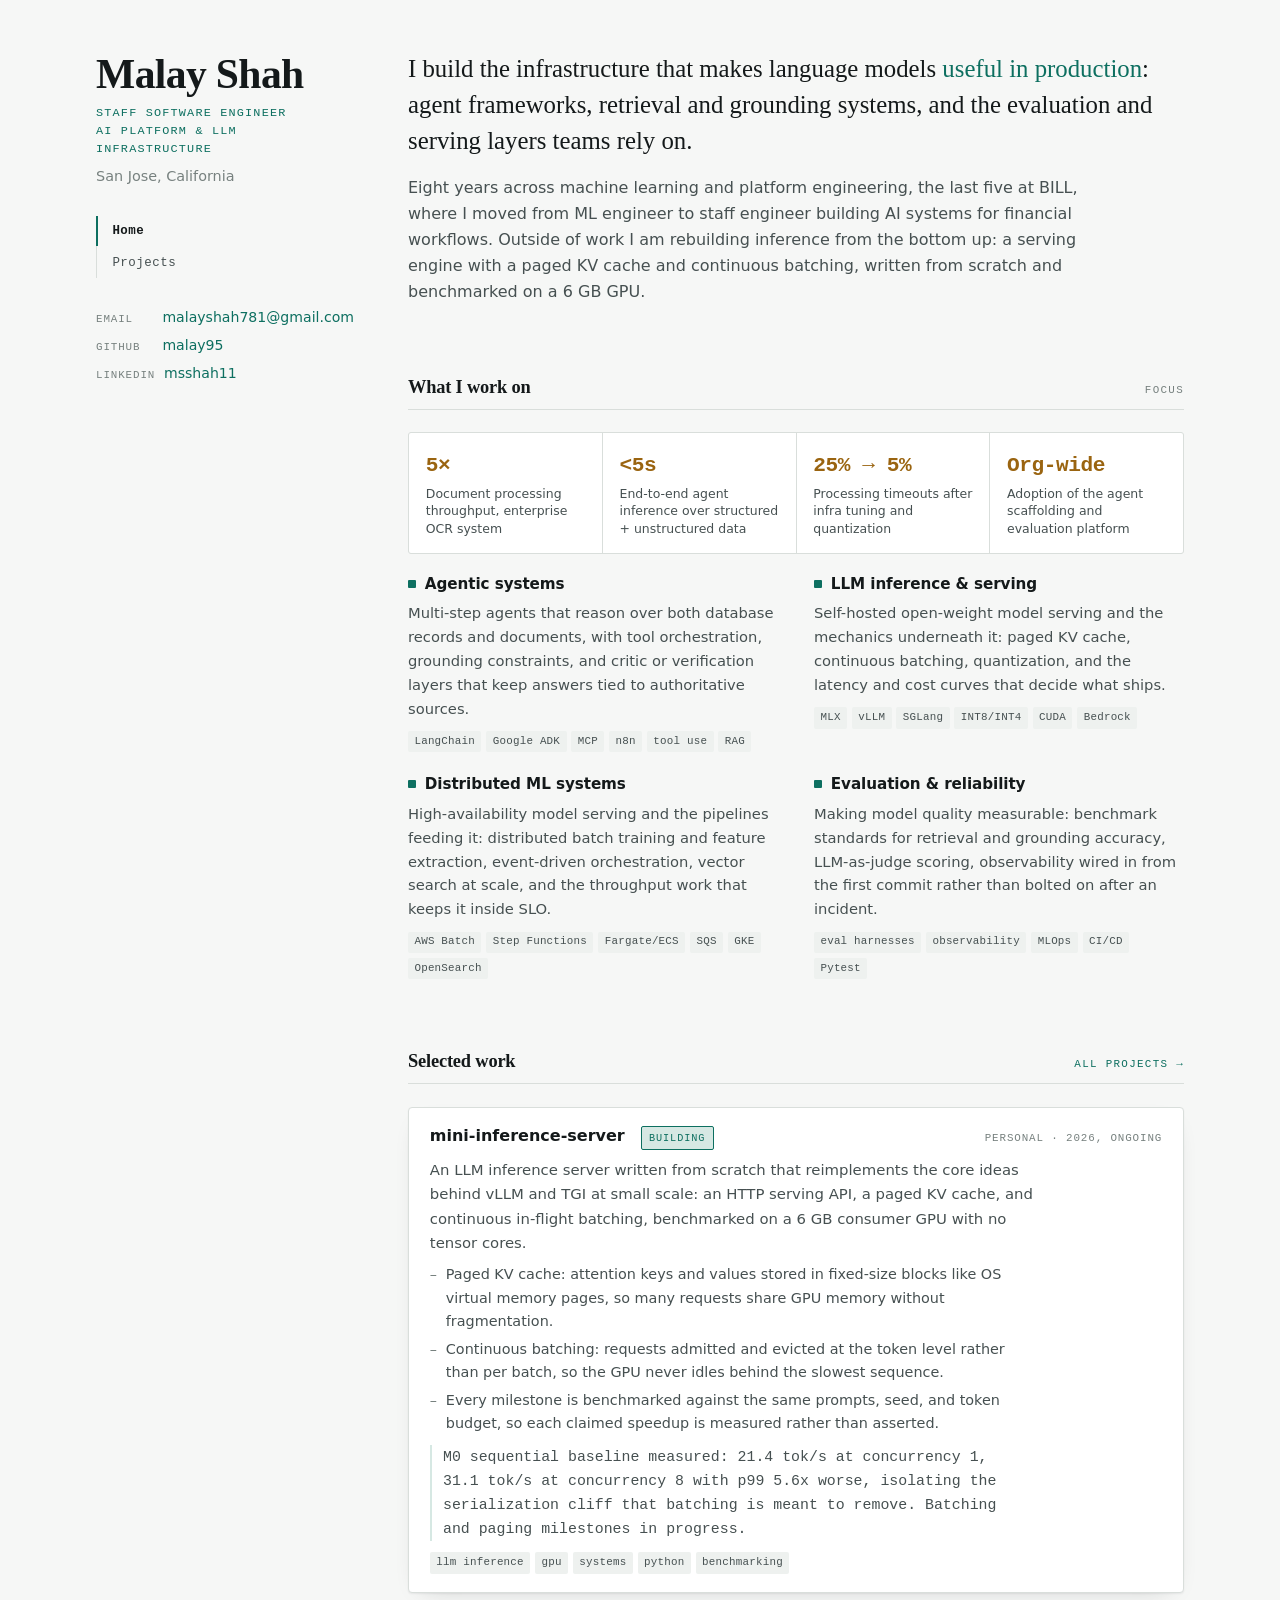
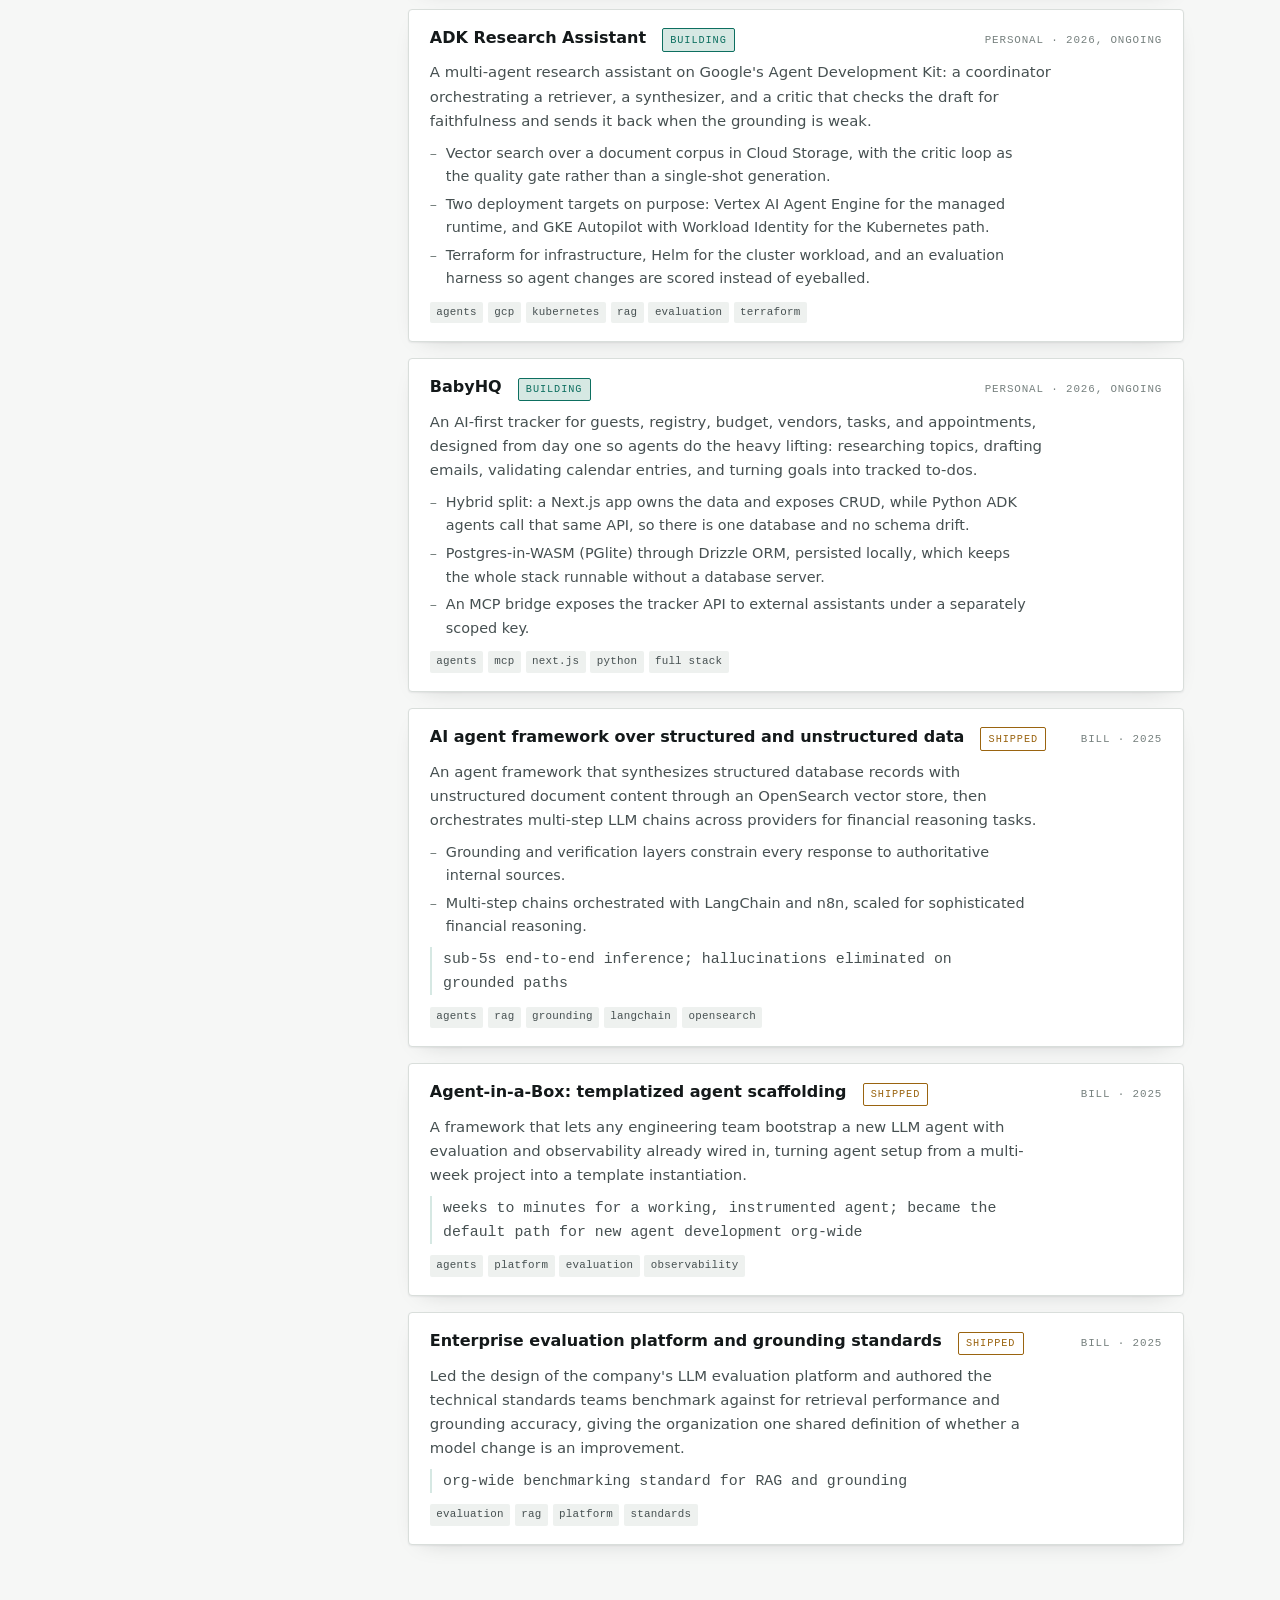
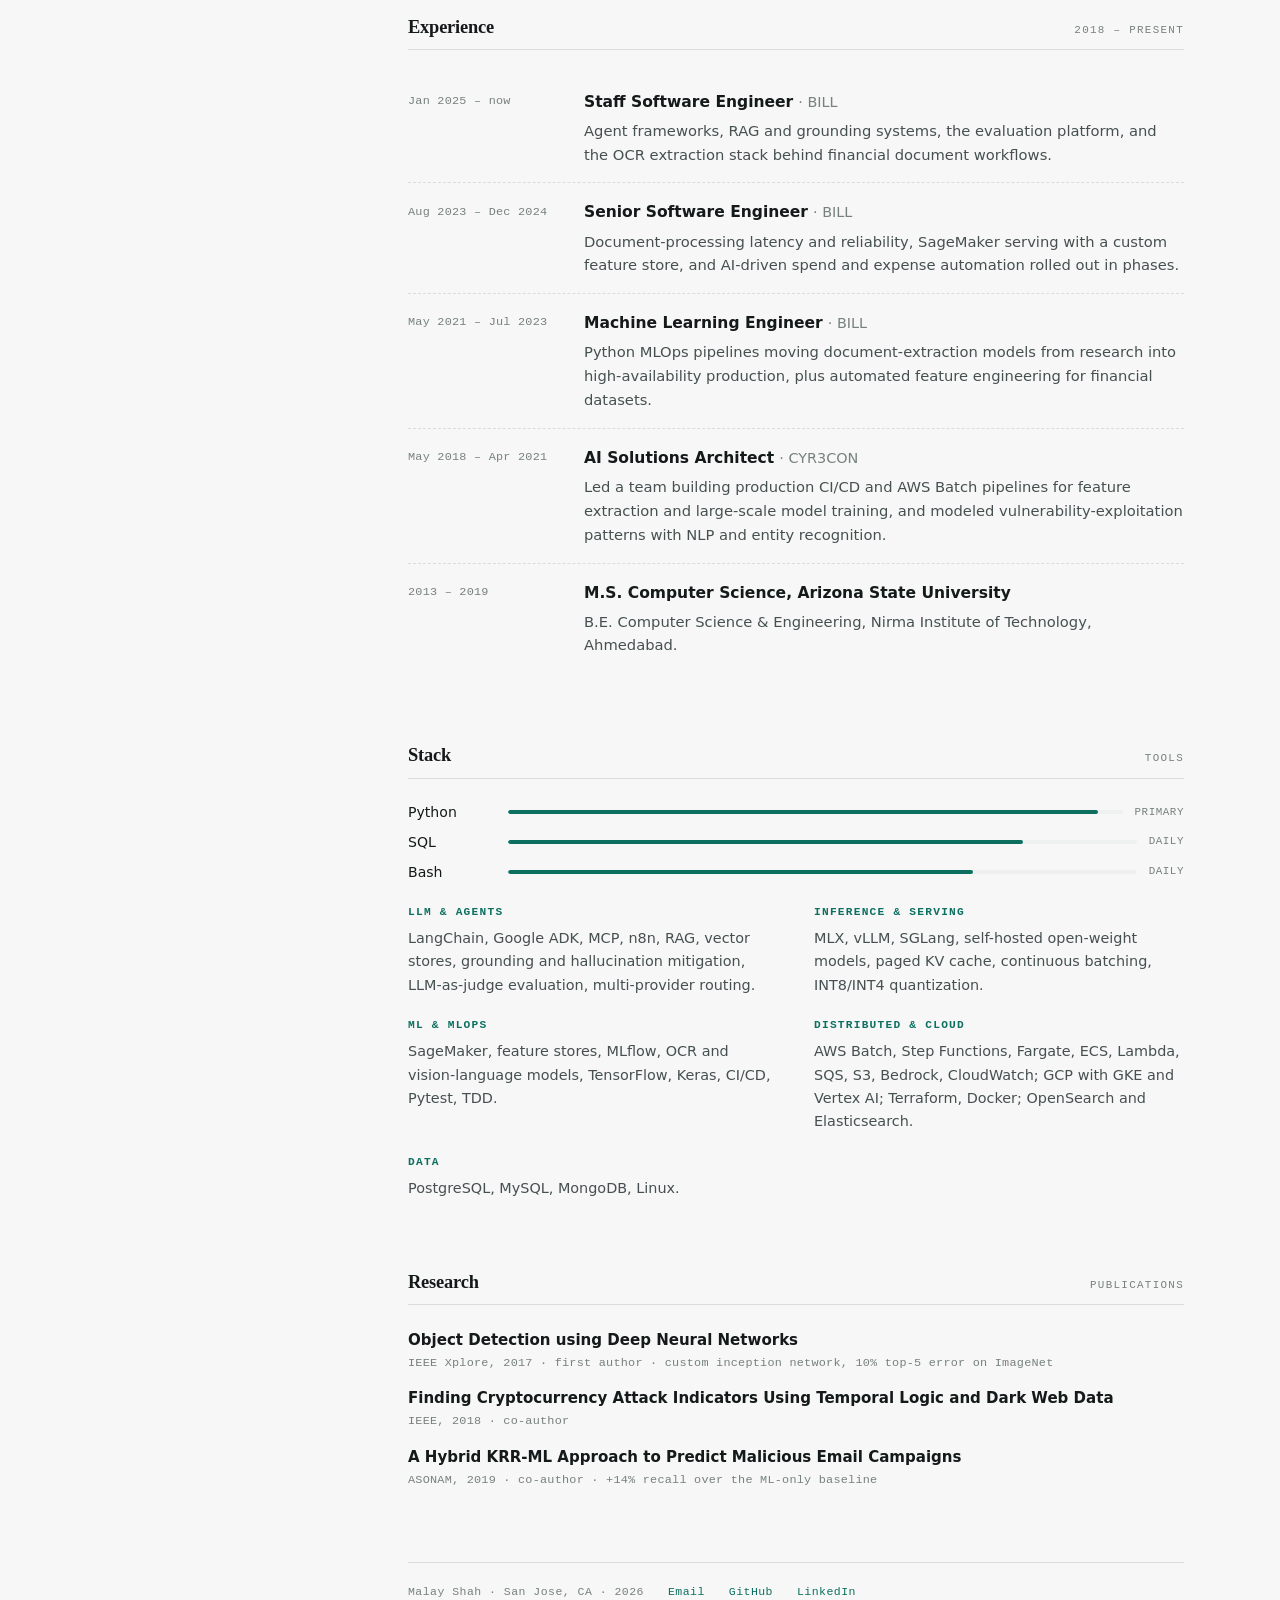
==== index.html @ 5587dce0 "Personal site: home page and data-driven project entrypoint Static, no build step. Projects and nav " ====
<!doctype html>
<html lang="en">
<head>
<meta charset="utf-8">
<meta name="viewport" content="width=device-width, initial-scale=1">
<title>Malay Shah — Staff Software Engineer, AI Platform &amp; LLM Infrastructure</title>
<meta name="description" content="Malay Shah builds production LLM and agent infrastructure: agent frameworks, RAG and grounding systems, evaluation platforms, and distributed ML serving.">
<meta name="author" content="Malay Shah">
<link rel="canonical" href="https://REPLACE-WITH-YOUR-DOMAIN/">
<meta property="og:type" content="profile">
<meta property="og:title" content="Malay Shah — Staff Software Engineer, AI Platform &amp; LLM Infrastructure">
<meta property="og:description" content="Production LLM and agent infrastructure: agent frameworks, RAG and grounding, evaluation platforms, distributed ML serving.">
<meta property="og:url" content="https://REPLACE-WITH-YOUR-DOMAIN/">
<meta name="twitter:card" content="summary">
<meta name="theme-color" content="#f6f7f6" media="(prefers-color-scheme: light)">
<meta name="theme-color" content="#0e1213" media="(prefers-color-scheme: dark)">
<link rel="icon" href="data:image/svg+xml,<svg xmlns='http://www.w3.org/2000/svg' viewBox='0 0 32 32'><rect width='32' height='32' rx='6' fill='%230d6f60'/><text x='16' y='22' font-family='Georgia,serif' font-size='17' fill='%23fff' text-anchor='middle'>M</text></svg>">
<link rel="stylesheet" href="assets/site.css">
</head>
<body>

<a class="skip" href="#main">Skip to content</a>

<div class="shell">
  <aside class="rail">
    <div class="namecard">
      <h1 class="name"><a href="index.html">Malay Shah</a></h1>
      <p class="role">Staff Software Engineer<br>AI Platform &amp; LLM Infrastructure</p>
      <p class="place">San Jose, California</p>
    </div>

    <!-- Tabs render from SITE.nav. The markup below is the no-JS fallback. -->
    <nav class="nav" data-nav aria-label="Sections">
      <a href="index.html" aria-current="page">Home</a>
      <a href="projects.html">Projects</a>
    </nav>

    <div class="contact" data-contact>
      <a href="mailto:malayshah781@gmail.com"><span>Email</span>malayshah781@gmail.com</a>
      <a href="https://github.com/malay95" rel="me noopener"><span>GitHub</span>malay95</a>
      <a href="https://linkedin.com/in/msshah11" rel="me noopener"><span>LinkedIn</span>msshah11</a>
    </div>
  </aside>

  <main class="main" id="main">
    <div>
      <p class="lede">I build the infrastructure that makes language models <em>useful in production</em>: agent frameworks, retrieval and grounding systems, and the evaluation and serving layers teams rely on.</p>
      <p class="sub">Eight years across machine learning and platform engineering, the last five at BILL, where I moved from ML engineer to staff engineer building AI systems for financial workflows. Outside of work I am rebuilding inference from the bottom up: a serving engine with a paged KV cache and continuous batching, written from scratch and benchmarked on a 6 GB GPU.</p>
    </div>

    <section id="focus">
      <div class="sec-head"><h2>What I work on</h2><span class="idx">Focus</span></div>

      <div class="readouts">
        <div class="readout"><b>5&times;</b><span>Document processing throughput, enterprise OCR system</span></div>
        <div class="readout"><b>&lt;5s</b><span>End-to-end agent inference over structured + unstructured data</span></div>
        <div class="readout"><b>25% &rarr; 5%</b><span>Processing timeouts after infra tuning and quantization</span></div>
        <div class="readout"><b>Org-wide</b><span>Adoption of the agent scaffolding and evaluation platform</span></div>
      </div>

      <div class="pillars">
        <div class="pillar">
          <h3>Agentic systems</h3>
          <p>Multi-step agents that reason over both database records and documents, with tool orchestration, grounding constraints, and critic or verification layers that keep answers tied to authoritative sources.</p>
          <div class="tags"><i>LangChain</i><i>Google ADK</i><i>MCP</i><i>n8n</i><i>tool use</i><i>RAG</i></div>
        </div>
        <div class="pillar">
          <h3>LLM inference &amp; serving</h3>
          <p>Self-hosted open-weight model serving and the mechanics underneath it: paged KV cache, continuous batching, quantization, and the latency and cost curves that decide what ships.</p>
          <div class="tags"><i>MLX</i><i>vLLM</i><i>SGLang</i><i>INT8/INT4</i><i>CUDA</i><i>Bedrock</i></div>
        </div>
        <div class="pillar">
          <h3>Distributed ML systems</h3>
          <p>High-availability model serving and the pipelines feeding it: distributed batch training and feature extraction, event-driven orchestration, vector search at scale, and the throughput work that keeps it inside SLO.</p>
          <div class="tags"><i>AWS Batch</i><i>Step Functions</i><i>Fargate/ECS</i><i>SQS</i><i>GKE</i><i>OpenSearch</i></div>
        </div>
        <div class="pillar">
          <h3>Evaluation &amp; reliability</h3>
          <p>Making model quality measurable: benchmark standards for retrieval and grounding accuracy, LLM-as-judge scoring, observability wired in from the first commit rather than bolted on after an incident.</p>
          <div class="tags"><i>eval harnesses</i><i>observability</i><i>MLOps</i><i>CI/CD</i><i>Pytest</i></div>
        </div>
      </div>
    </section>

    <section id="work">
      <div class="sec-head">
        <h2>Selected work</h2>
        <span class="idx"><a href="projects.html">All projects &rarr;</a></span>
      </div>
      <div class="work" data-featured></div>
      <noscript><p class="empty">Project cards need JavaScript. The full list also lives in <a href="projects.html">projects</a>.</p></noscript>
    </section>

    <section id="experience">
      <div class="sec-head"><h2>Experience</h2><span class="idx">2018 &ndash; present</span></div>
      <div class="roles">
        <div class="role-row">
          <div class="when">Jan 2025 &ndash; now</div>
          <div class="what">
            <strong>Staff Software Engineer</strong> <em>&middot; BILL</em>
            <p>Agent frameworks, RAG and grounding systems, the evaluation platform, and the OCR extraction stack behind financial document workflows.</p>
          </div>
        </div>
        <div class="role-row">
          <div class="when">Aug 2023 &ndash; Dec 2024</div>
          <div class="what">
            <strong>Senior Software Engineer</strong> <em>&middot; BILL</em>
            <p>Document-processing latency and reliability, SageMaker serving with a custom feature store, and AI-driven spend and expense automation rolled out in phases.</p>
          </div>
        </div>
        <div class="role-row">
          <div class="when">May 2021 &ndash; Jul 2023</div>
          <div class="what">
            <strong>Machine Learning Engineer</strong> <em>&middot; BILL</em>
            <p>Python MLOps pipelines moving document-extraction models from research into high-availability production, plus automated feature engineering for financial datasets.</p>
          </div>
        </div>
        <div class="role-row">
          <div class="when">May 2018 &ndash; Apr 2021</div>
          <div class="what">
            <strong>AI Solutions Architect</strong> <em>&middot; CYR3CON</em>
            <p>Led a team building production CI/CD and AWS Batch pipelines for feature extraction and large-scale model training, and modeled vulnerability-exploitation patterns with NLP and entity recognition.</p>
          </div>
        </div>
        <div class="role-row">
          <div class="when">2013 &ndash; 2019</div>
          <div class="what">
            <strong>M.S. Computer Science, Arizona State University</strong>
            <p>B.E. Computer Science &amp; Engineering, Nirma Institute of Technology, Ahmedabad.</p>
          </div>
        </div>
      </div>
    </section>

    <section id="stack">
      <div class="sec-head"><h2>Stack</h2><span class="idx">Tools</span></div>

      <div class="langs">
        <div class="lang"><span>Python</span><span class="bar"><i style="width:96%"></i></span><span class="lvl">PRIMARY</span></div>
        <div class="lang"><span>SQL</span><span class="bar"><i style="width:82%"></i></span><span class="lvl">DAILY</span></div>
        <div class="lang"><span>Bash</span><span class="bar"><i style="width:74%"></i></span><span class="lvl">DAILY</span></div>
      </div>

      <div class="stack">
        <div class="group">
          <h3>LLM &amp; agents</h3>
          <p>LangChain, Google ADK, MCP, n8n, RAG, vector stores, grounding and hallucination mitigation, LLM-as-judge evaluation, multi-provider routing.</p>
        </div>
        <div class="group">
          <h3>Inference &amp; serving</h3>
          <p>MLX, vLLM, SGLang, self-hosted open-weight models, paged KV cache, continuous batching, INT8/INT4 quantization.</p>
        </div>
        <div class="group">
          <h3>ML &amp; MLOps</h3>
          <p>SageMaker, feature stores, MLflow, OCR and vision-language models, TensorFlow, Keras, CI/CD, Pytest, TDD.</p>
        </div>
        <div class="group">
          <h3>Distributed &amp; cloud</h3>
          <p>AWS Batch, Step Functions, Fargate, ECS, Lambda, SQS, S3, Bedrock, CloudWatch; GCP with GKE and Vertex AI; Terraform, Docker; OpenSearch and Elasticsearch.</p>
        </div>
        <div class="group">
          <h3>Data</h3>
          <p>PostgreSQL, MySQL, MongoDB, Linux.</p>
        </div>
      </div>
    </section>

    <section id="research">
      <div class="sec-head"><h2>Research</h2><span class="idx">Publications</span></div>
      <div class="pubs">
        <div class="pub">
          <b>Object Detection using Deep Neural Networks</b>
          <span>IEEE Xplore, 2017 &middot; first author &middot; custom inception network, 10% top-5 error on ImageNet</span>
        </div>
        <div class="pub">
          <b>Finding Cryptocurrency Attack Indicators Using Temporal Logic and Dark Web Data</b>
          <span>IEEE, 2018 &middot; co-author</span>
        </div>
        <div class="pub">
          <b>A Hybrid KRR-ML Approach to Predict Malicious Email Campaigns</b>
          <span>ASONAM, 2019 &middot; co-author &middot; +14% recall over the ML-only baseline</span>
        </div>
      </div>
    </section>

    <footer>
      <span>Malay Shah &middot; San Jose, CA &middot; <span data-year>2026</span></span>
      <a href="mailto:malayshah781@gmail.com">Email</a>
      <a href="https://github.com/malay95" rel="noopener">GitHub</a>
      <a href="https://linkedin.com/in/msshah11" rel="noopener">LinkedIn</a>
    </footer>
  </main>
</div>

<script src="data/projects.js"></script>
<script src="assets/site.js"></script>
</body>
</html>
---- assets/site.css ----
/* ==========================================================================
   Malay Shah — personal site
   Tokens: light is the base. Two dark states redefine it (system + explicit).
   ========================================================================== */

:root {
  --ground:      #f6f7f6;
  --surface:     #ffffff;
  --surface-alt: #eef1ef;
  --ink:         #14191a;
  --ink-soft:    #465051;
  --ink-faint:   #77817f;
  --rule:        #d9dedb;
  --accent:      #0d6f60;
  --accent-soft: #d6e8e3;
  --signal:      #9a6410;
  --shadow: 0 1px 2px rgba(20, 25, 26, .06), 0 8px 24px -16px rgba(20, 25, 26, .28);

  --display: "Iowan Old Style", "Palatino Linotype", Palatino, "Book Antiqua", Georgia, serif;
  --body: ui-sans-serif, system-ui, "Segoe UI", Roboto, "Helvetica Neue", Arial, sans-serif;
  --mono: ui-monospace, "Cascadia Mono", "SF Mono", Menlo, Consolas, "Liberation Mono", monospace;

  --measure: 66ch;
  --rail: 15.5rem;
}

@media (prefers-color-scheme: dark) {
  :root:not([data-theme="light"]) {
    --ground:      #0e1213;
    --surface:     #161b1c;
    --surface-alt: #1d2425;
    --ink:         #e7ebe9;
    --ink-soft:    #a9b3b1;
    --ink-faint:   #7b8583;
    --rule:        #2a3233;
    --accent:      #58c5b0;
    --accent-soft: #14322d;
    --signal:      #d9a34a;
    --shadow: 0 1px 2px rgba(0, 0, 0, .4), 0 10px 30px -18px rgba(0, 0, 0, .9);
  }
}

:root[data-theme="dark"] {
  --ground:      #0e1213;
  --surface:     #161b1c;
  --surface-alt: #1d2425;
  --ink:         #e7ebe9;
  --ink-soft:    #a9b3b1;
  --ink-faint:   #7b8583;
  --rule:        #2a3233;
  --accent:      #58c5b0;
  --accent-soft: #14322d;
  --signal:      #d9a34a;
  --shadow: 0 1px 2px rgba(0, 0, 0, .4), 0 10px 30px -18px rgba(0, 0, 0, .9);
}

/* ---------- base ---------- */
* { box-sizing: border-box; }
html { scroll-behavior: smooth; }
@media (prefers-reduced-motion: reduce) {
  html { scroll-behavior: auto; }
  * { animation: none !important; transition: none !important; }
}

body {
  margin: 0;
  background: var(--ground);
  color: var(--ink);
  font-family: var(--body);
  font-size: 16px;
  line-height: 1.62;
  -webkit-font-smoothing: antialiased;
}

a { color: var(--accent); text-decoration-thickness: 1px; text-underline-offset: 3px; }
a:hover { color: var(--ink); }
:focus-visible { outline: 2px solid var(--accent); outline-offset: 3px; border-radius: 2px; }

h1, h2, h3 { font-family: var(--display); font-weight: 600; text-wrap: balance; margin: 0; line-height: 1.15; }
p { margin: 0; }
ul { margin: 0; padding: 0; list-style: none; }

.skip {
  position: absolute; left: -9999px; top: 0; background: var(--surface); color: var(--ink);
  padding: .6rem 1rem; border: 1px solid var(--accent); border-radius: 3px; z-index: 10;
}
.skip:focus { left: 1rem; top: 1rem; }

/* ---------- shell + rail ---------- */
.shell {
  max-width: 74rem;
  margin: 0 auto;
  padding: clamp(1.75rem, 4vw, 4rem) clamp(1.25rem, 4vw, 3rem) 4rem;
  display: grid;
  grid-template-columns: var(--rail) minmax(0, 1fr);
  gap: clamp(2rem, 5vw, 4.5rem);
  align-items: start;
}
@media (max-width: 60rem) { .shell { grid-template-columns: minmax(0, 1fr); gap: 2.5rem; } }

.rail { position: sticky; top: clamp(1.75rem, 4vw, 4rem); display: flex; flex-direction: column; gap: 1.75rem; }
@media (max-width: 60rem) { .rail { position: static; } }

.namecard { display: flex; flex-direction: column; gap: .4rem; }
.namecard a { color: inherit; text-decoration: none; }
.name { font-size: clamp(2rem, 4.5vw, 2.6rem); letter-spacing: -.015em; }
.role {
  font-family: var(--mono); font-size: .74rem; letter-spacing: .1em;
  text-transform: uppercase; color: var(--accent); line-height: 1.5;
}
.place { font-size: .9rem; color: var(--ink-faint); }

/* tabs (rendered from data/projects.js -> SITE.nav) */
.nav { display: flex; flex-direction: column; gap: .1rem; border-left: 1px solid var(--rule); }
.nav a {
  font-family: var(--mono); font-size: .78rem; letter-spacing: .04em;
  color: var(--ink-soft); text-decoration: none; padding: .3rem 0 .3rem .9rem;
  margin-left: -1px; border-left: 2px solid transparent; transition: color .15s, border-color .15s;
}
.nav a:hover { color: var(--ink); border-left-color: var(--accent); }
.nav a[aria-current="page"] { color: var(--ink); border-left-color: var(--accent); font-weight: 600; }
.nav .nav-sub { padding-left: 1.7rem; font-size: .74rem; }

.contact { display: flex; flex-direction: column; gap: .35rem; font-size: .88rem; }
.contact a { text-decoration: none; display: flex; gap: .55rem; align-items: baseline; }
.contact a span {
  font-family: var(--mono); font-size: .68rem; color: var(--ink-faint);
  letter-spacing: .08em; text-transform: uppercase; min-width: 3.6rem;
}
.contact a:hover span { color: var(--accent); }

/* ---------- main column ---------- */
.main { display: flex; flex-direction: column; gap: clamp(3rem, 6vw, 4.5rem); min-width: 0; }

.lede { font-family: var(--display); font-size: clamp(1.2rem, 2.4vw, 1.55rem); line-height: 1.45; max-width: var(--measure); }
.lede em { font-style: normal; color: var(--accent); }
.sub { margin-top: 1rem; color: var(--ink-soft); max-width: var(--measure); }

section { display: flex; flex-direction: column; gap: 1.4rem; scroll-margin-top: 2rem; }
.sec-head { display: flex; align-items: baseline; gap: 1rem; border-bottom: 1px solid var(--rule); padding-bottom: .6rem; }
.sec-head h2 { font-size: 1.15rem; letter-spacing: -.01em; }
.sec-head .idx {
  font-family: var(--mono); font-size: .68rem; letter-spacing: .12em;
  text-transform: uppercase; color: var(--ink-faint); margin-left: auto;
}
.sec-head .idx a { text-decoration: none; }

/* ---------- metric readouts ---------- */
.readouts {
  display: grid; grid-template-columns: repeat(auto-fit, minmax(9.5rem, 1fr));
  gap: 1px; background: var(--rule); border: 1px solid var(--rule); border-radius: 3px; overflow: hidden;
}
.readout { background: var(--surface); padding: .95rem 1.05rem; display: flex; flex-direction: column; gap: .15rem; }
.readout b {
  font-family: var(--mono); font-variant-numeric: tabular-nums; font-size: 1.32rem;
  font-weight: 600; color: var(--signal); letter-spacing: -.02em;
}
.readout span { font-size: .78rem; color: var(--ink-soft); line-height: 1.4; }

/* ---------- pillars ---------- */
.pillars { display: grid; grid-template-columns: repeat(auto-fit, minmax(16rem, 1fr)); gap: 1.5rem 2.25rem; }
.pillar { display: flex; flex-direction: column; gap: .5rem; }
.pillar h3 { font-family: var(--body); font-size: .95rem; font-weight: 650; letter-spacing: -.005em; }
.pillar h3::before {
  content: ""; display: inline-block; width: .5rem; height: .5rem;
  background: var(--accent); margin-right: .55rem; vertical-align: .08em; border-radius: 1px;
}
.pillar p { font-size: .92rem; color: var(--ink-soft); }

.tags { display: flex; flex-wrap: wrap; gap: .3rem; margin-top: .15rem; }
.tags i {
  font-style: normal; font-family: var(--mono); font-size: .68rem; letter-spacing: .02em;
  color: var(--ink-soft); background: var(--surface-alt); border-radius: 2px; padding: .12rem .4rem;
}

/* ---------- project cards ---------- */
.work { display: flex; flex-direction: column; gap: 1rem; }
.card {
  background: var(--surface); border: 1px solid var(--rule); border-radius: 4px;
  padding: 1.15rem 1.3rem; display: flex; flex-direction: column; gap: .55rem;
  box-shadow: var(--shadow); transition: border-color .15s;
}
.card:hover { border-color: var(--accent); }
.card-top { display: flex; flex-wrap: wrap; align-items: baseline; gap: .5rem 1rem; }
.card-top h3 { font-family: var(--body); font-size: 1rem; font-weight: 650; }
.where {
  font-family: var(--mono); font-size: .68rem; letter-spacing: .08em;
  text-transform: uppercase; color: var(--ink-faint); margin-left: auto; white-space: nowrap;
}
.card p { font-size: .93rem; color: var(--ink-soft); max-width: var(--measure); }
.result {
  font-family: var(--mono); font-size: .78rem; font-variant-numeric: tabular-nums;
  color: var(--signal); border-left: 2px solid var(--accent-soft); padding-left: .7rem;
}
.card ul.points { display: flex; flex-direction: column; gap: .28rem; }
.card ul.points li { font-size: .9rem; color: var(--ink-soft); padding-left: 1rem; position: relative; max-width: var(--measure); }
.card ul.points li::before { content: "\2013"; position: absolute; left: 0; color: var(--ink-faint); }

.card-links { display: flex; flex-wrap: wrap; gap: .4rem .9rem; align-items: center; margin-top: .1rem; }
.card-links a { font-family: var(--mono); font-size: .74rem; letter-spacing: .03em; text-decoration: none; }
.card-links a::after { content: " \2192"; }
.card-links a:hover { text-decoration: underline; }

/* status chip — state reads in form as well as text */
.chip {
  font-family: var(--mono); font-size: .64rem; letter-spacing: .09em; text-transform: uppercase;
  padding: .15rem .45rem; border-radius: 2px; border: 1px solid var(--rule); color: var(--ink-soft);
  white-space: nowrap;
}
.chip[data-status="active"]   { color: var(--accent); border-color: var(--accent); background: var(--accent-soft); }
.chip[data-status="shipped"]  { color: var(--signal); border-color: var(--signal); }
.chip[data-status="research"] { color: var(--ink-soft); }
.chip[data-status="archived"] { color: var(--ink-faint); }

/* ---------- filters ---------- */
.filters { display: flex; flex-wrap: wrap; gap: .4rem; align-items: center; }
.filters button {
  font-family: var(--mono); font-size: .72rem; letter-spacing: .04em; cursor: pointer;
  background: var(--surface); color: var(--ink-soft); border: 1px solid var(--rule);
  border-radius: 2px; padding: .25rem .6rem; transition: color .15s, border-color .15s, background .15s;
}
.filters button:hover { color: var(--ink); border-color: var(--accent); }
.filters button[aria-pressed="true"] { background: var(--accent); border-color: var(--accent); color: var(--ground); }
.filter-label {
  font-family: var(--mono); font-size: .66rem; letter-spacing: .1em; text-transform: uppercase;
  color: var(--ink-faint); margin-right: .2rem;
}
.count { font-family: var(--mono); font-size: .72rem; color: var(--ink-faint); font-variant-numeric: tabular-nums; }
.empty { font-size: .9rem; color: var(--ink-faint); padding: 1.5rem 0; }

/* ---------- experience timeline ---------- */
.roles { display: flex; flex-direction: column; }
.role-row {
  display: grid; grid-template-columns: 9.5rem minmax(0, 1fr); gap: 1.5rem;
  padding: 1rem 0; border-bottom: 1px dashed var(--rule);
}
.role-row:last-child { border-bottom: 0; }
@media (max-width: 40rem) { .role-row { grid-template-columns: minmax(0, 1fr); gap: .35rem; } }
.when {
  font-family: var(--mono); font-size: .74rem; letter-spacing: .02em;
  color: var(--ink-faint); font-variant-numeric: tabular-nums; padding-top: .2rem;
}
.what strong { font-weight: 650; font-size: .97rem; }
.what em { font-style: normal; color: var(--ink-faint); font-size: .9rem; }
.what p { font-size: .92rem; color: var(--ink-soft); margin-top: .25rem; max-width: var(--measure); }

/* ---------- stack ---------- */
.stack { display: grid; grid-template-columns: repeat(auto-fit, minmax(15rem, 1fr)); gap: 1.4rem 2.25rem; }
.group { display: flex; flex-direction: column; gap: .5rem; }
.group h3 {
  font-family: var(--mono); font-size: .7rem; letter-spacing: .11em;
  text-transform: uppercase; font-weight: 600; color: var(--accent);
}
.group p { font-size: .9rem; color: var(--ink-soft); }

.langs { display: flex; flex-direction: column; gap: .45rem; }
.lang { display: grid; grid-template-columns: 5.5rem 1fr auto; align-items: center; gap: .75rem; font-size: .88rem; }
.lang .bar { height: 4px; background: var(--surface-alt); border-radius: 2px; overflow: hidden; }
.lang .bar i { display: block; height: 100%; background: var(--accent); border-radius: 2px; }
.lang .lvl { font-family: var(--mono); font-size: .68rem; color: var(--ink-faint); letter-spacing: .05em; }

/* ---------- publications ---------- */
.pubs { display: flex; flex-direction: column; gap: .85rem; }
.pub { display: flex; flex-direction: column; gap: .1rem; }
.pub b { font-weight: 600; font-size: .94rem; }
.pub span { font-family: var(--mono); font-size: .74rem; color: var(--ink-faint); letter-spacing: .02em; }

/* ---------- footer ---------- */
footer {
  border-top: 1px solid var(--rule); padding-top: 1.25rem;
  display: flex; flex-wrap: wrap; gap: .75rem 1.5rem; align-items: baseline;
  font-family: var(--mono); font-size: .72rem; letter-spacing: .04em; color: var(--ink-faint);
}
footer a { text-decoration: none; }

noscript .empty { color: var(--ink-soft); }
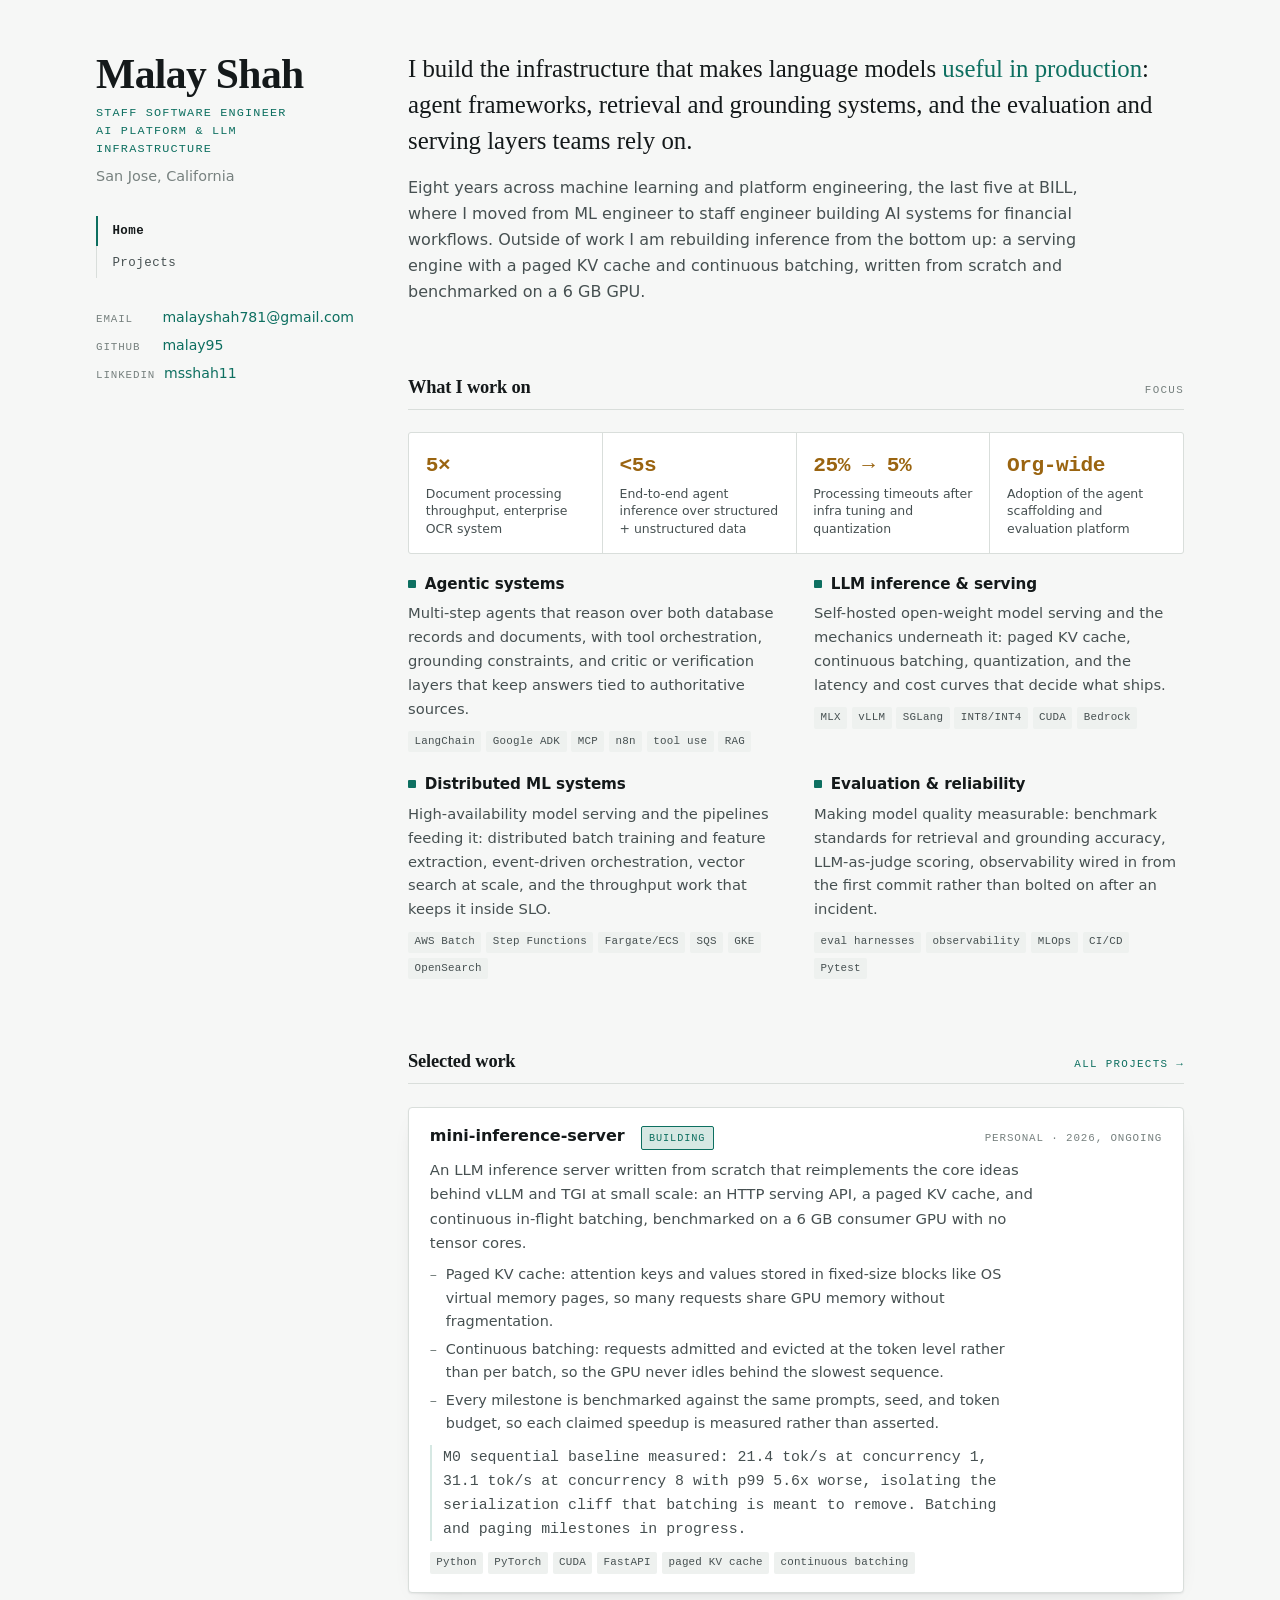
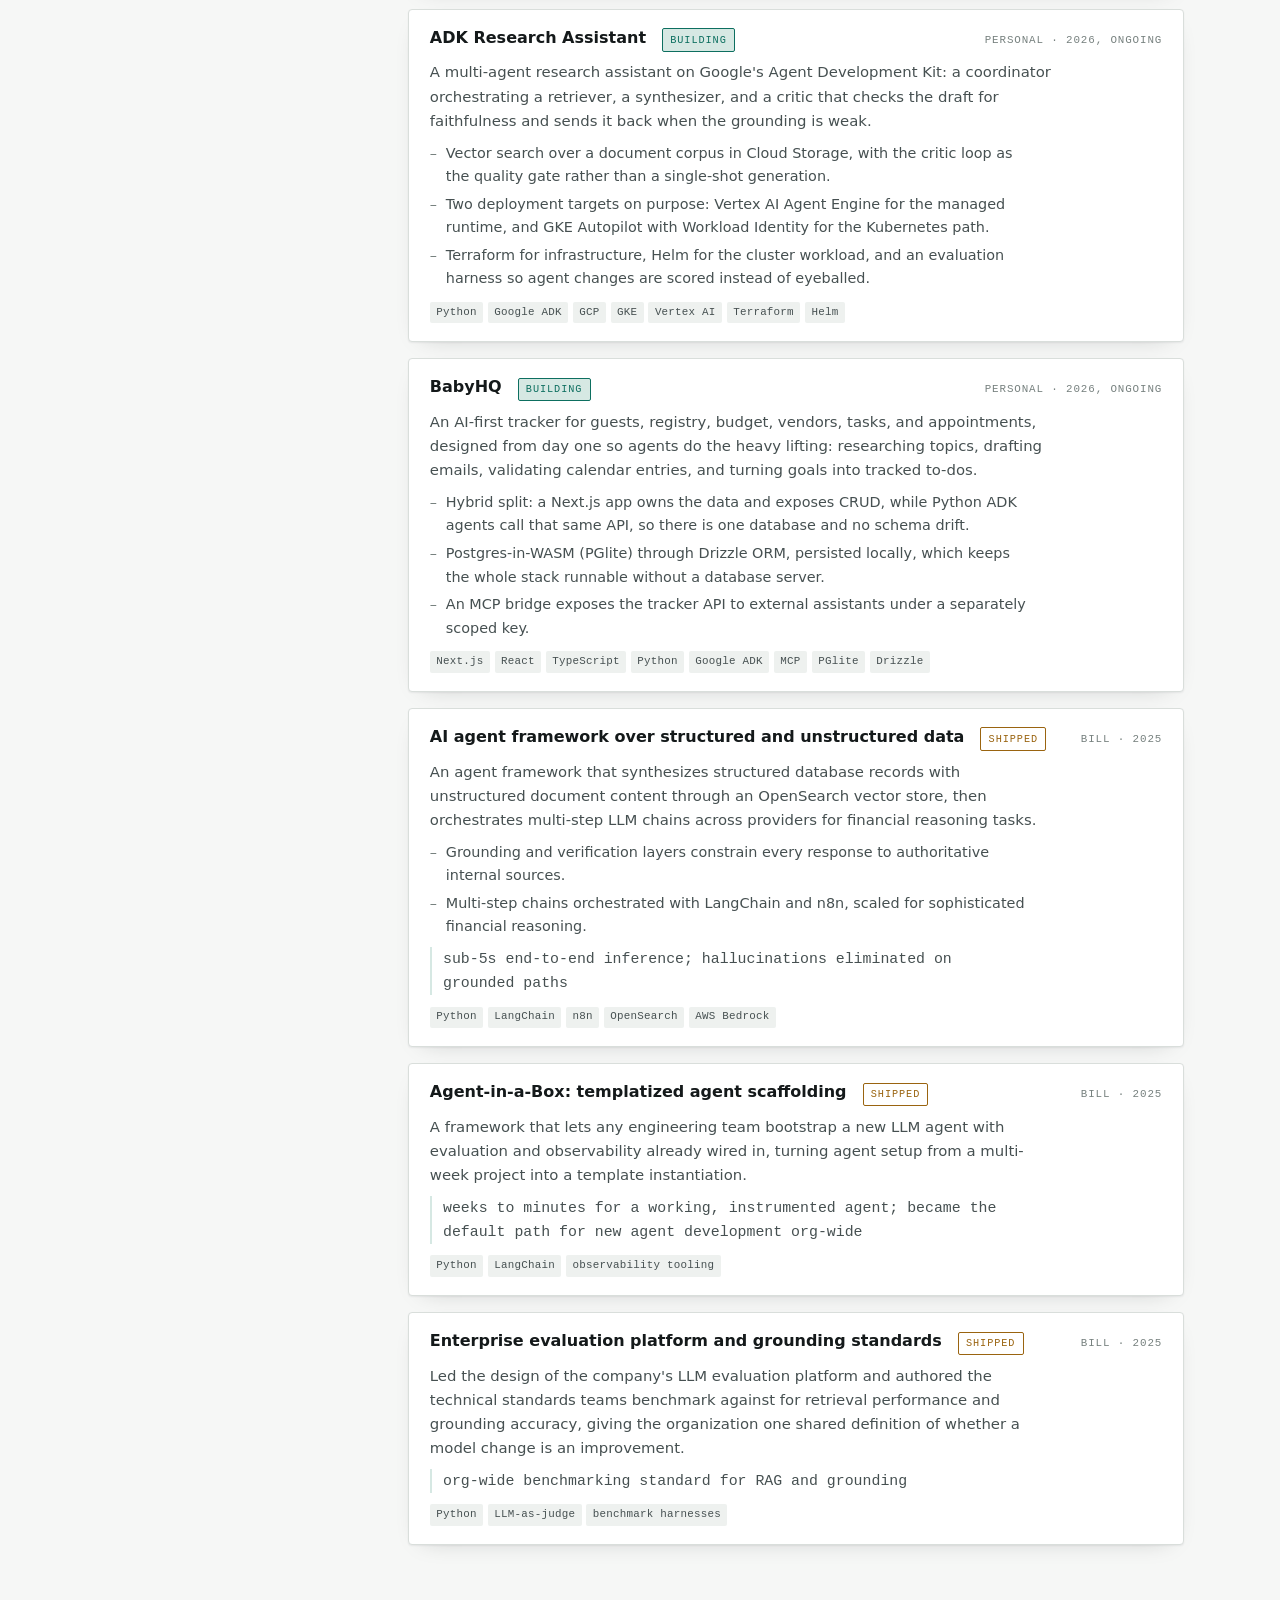
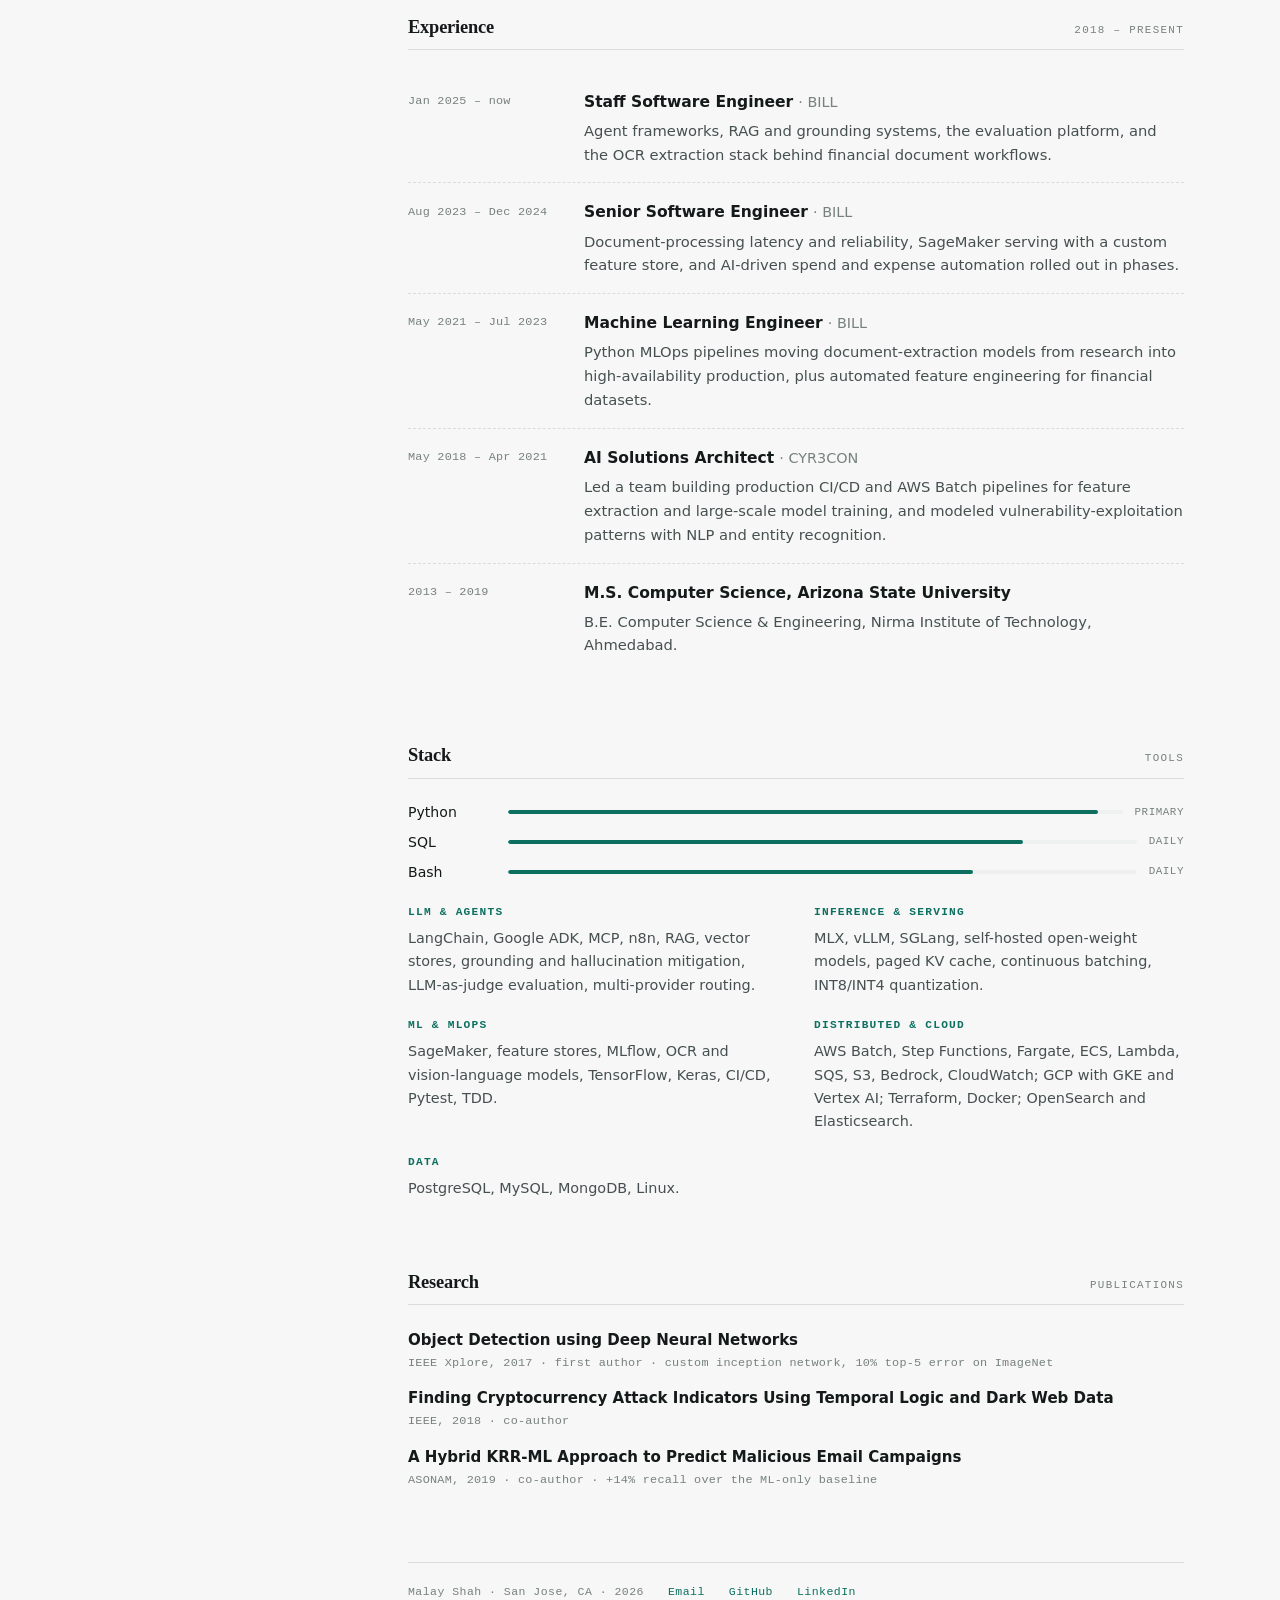
==== commit 6448550c: "Point the site at aboutme.malaysshah.com CNAME plus canonical and og:url tags. DNS docs rewritten fo" ====
--- a/index.html
+++ b/index.html
@@ -6,11 +6,11 @@
 <title>Malay Shah — Staff Software Engineer, AI Platform &amp; LLM Infrastructure</title>
 <meta name="description" content="Malay Shah builds production LLM and agent infrastructure: agent frameworks, RAG and grounding systems, evaluation platforms, and distributed ML serving.">
 <meta name="author" content="Malay Shah">
-<link rel="canonical" href="https://REPLACE-WITH-YOUR-DOMAIN/">
+<link rel="canonical" href="https://aboutme.malaysshah.com/">
 <meta property="og:type" content="profile">
 <meta property="og:title" content="Malay Shah — Staff Software Engineer, AI Platform &amp; LLM Infrastructure">
 <meta property="og:description" content="Production LLM and agent infrastructure: agent frameworks, RAG and grounding, evaluation platforms, distributed ML serving.">
-<meta property="og:url" content="https://REPLACE-WITH-YOUR-DOMAIN/">
+<meta property="og:url" content="https://aboutme.malaysshah.com/">
 <meta name="twitter:card" content="summary">
 <meta name="theme-color" content="#f6f7f6" media="(prefers-color-scheme: light)">
 <meta name="theme-color" content="#0e1213" media="(prefers-color-scheme: dark)">
